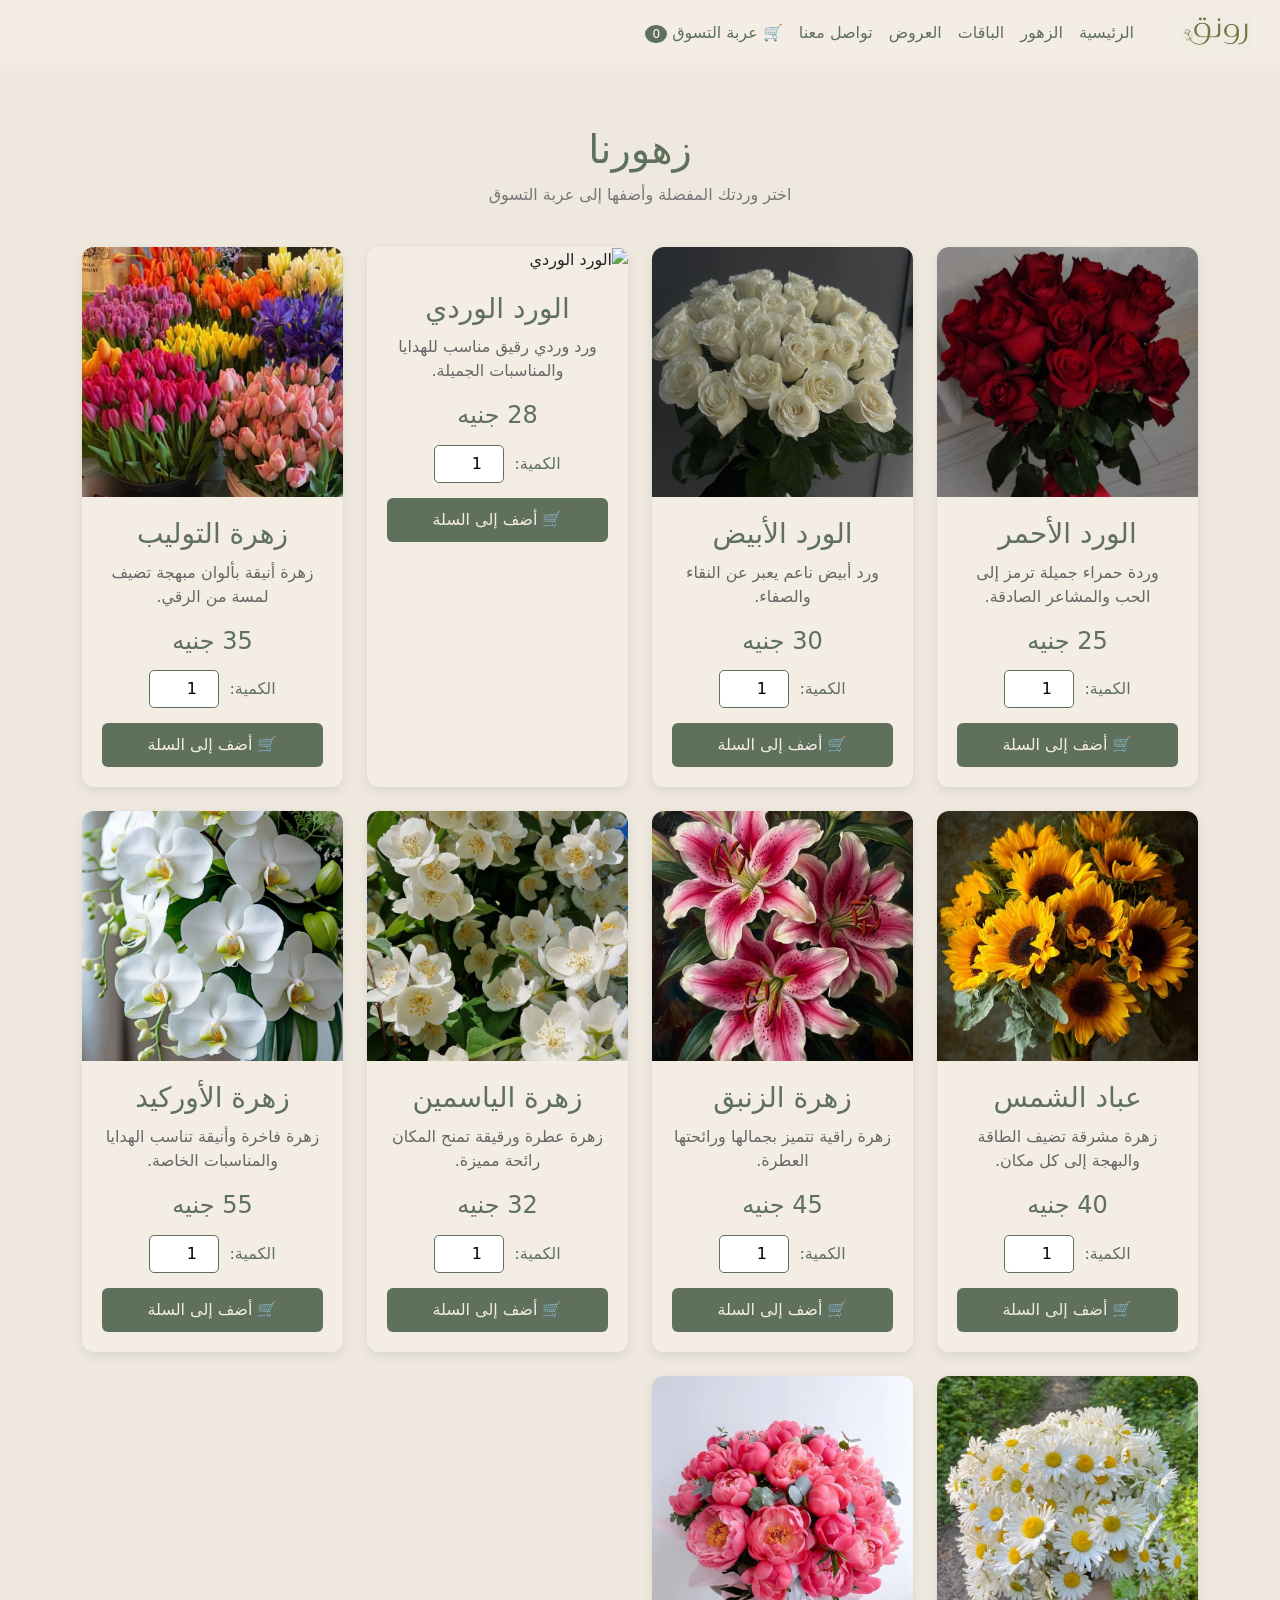
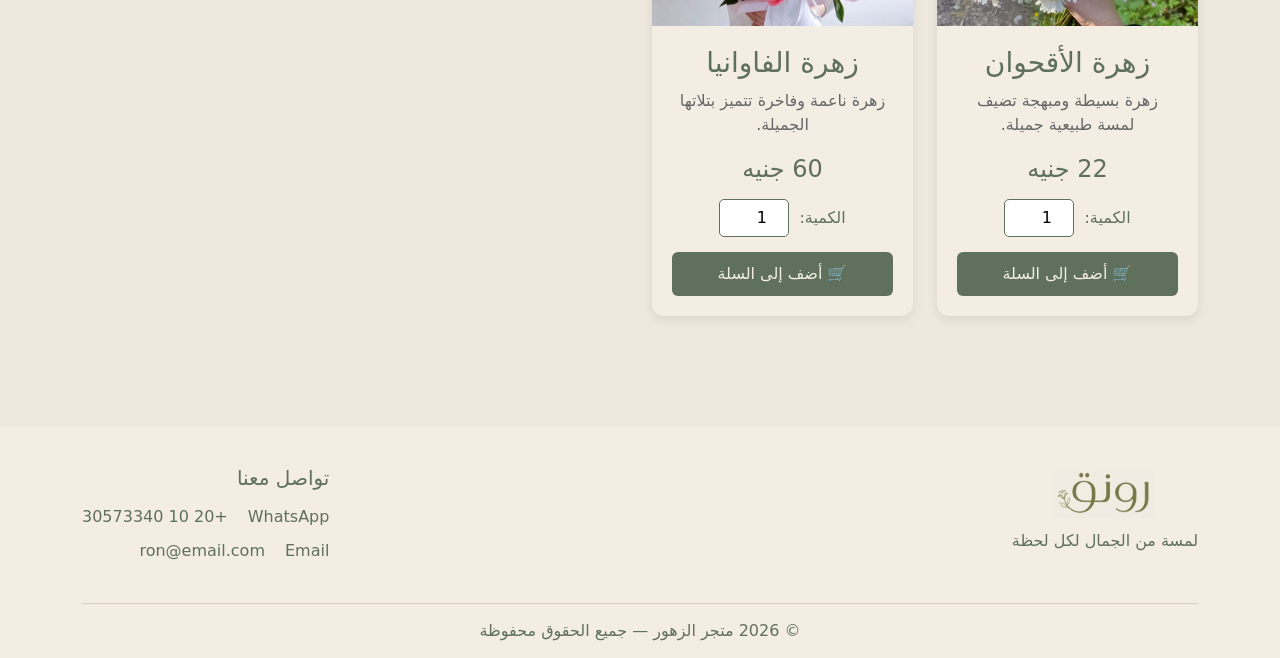
==== page1.html @ 192abf6d "Add files via upload" ====
<!DOCTYPE html>

<html lang="ar" dir="rtl">

<head>
    <meta charset="UTF-8">
    <meta name="viewport" content="width=device-width, initial-scale=1.0">
<title>رونق | الزهور</title>

<link rel="stylesheet" href="style.css">
<link rel="stylesheet" href="assets/css/bootstrap.min.css">

</head>

<body>

<!-- Navbar -->
<nav class="navbar navbar-expand-lg">
    <div class="container-fluid">

        <!-- Brand -->
        <a class="navbar-brand" href="index.html">
            <img src="images/logo.jpg" alt="رونق">
        </a>

        <!-- Mobile Button -->
        <button class="navbar-toggler"
            type="button"
            data-bs-toggle="collapse"
            data-bs-target="#navbarNav"
            aria-controls="navbarNav"
            aria-expanded="false"
            aria-label="فتح القائمة">

            <span class="navbar-toggler-icon"></span>
        </button>

        <!-- Links -->
        <div class="collapse navbar-collapse" id="navbarNav">

            <ul class="navbar-nav">

                <li class="nav-item">
                    <a class="nav-link" href="index.html">
                        الرئيسية
                    </a>
                </li>

                <li class="nav-item">
                    <a class="nav-link active" href="page1.html">
                        الزهور
                    </a>
                </li>

                <li class="nav-item">
                    <a class="nav-link" href="page2.html">
                        الباقات
                    </a>
                </li>

                <li class="nav-item">
                    <a class="nav-link" href="page3.html">
                        العروض
                    </a>
                </li>

                <li class="nav-item">
                    <a class="nav-link" href="connect.html">
                        تواصل معنا
                    </a>
                </li>

                <!-- Shopping Cart -->
                <li class="nav-item">
                    <a class="nav-link cart-link" href="cart.html">
                        🛒 عربة التسوق
                        <span id="cartCount" class="cart-count">0</span>
                    </a>
                </li>

            </ul>

        </div>

    </div>
</nav>


<!-- ================= FLOWERS ================= -->

<section class="flowers-section">

    <div class="container">

        <div class="section-title">
            <h1>زهورنا</h1>
            <p>اختر وردتك المفضلة وأضفها إلى عربة التسوق</p>
        </div>


        <div class="row g-4">


            <!-- Flower 1 -->
            <div class="col-lg-3 col-md-4 col-sm-6">
                <div class="flower-card">

                    <img src="images/f1.jpg" alt="الورد الأحمر">

                    <div class="flower-info">

                        <h3>الورد الأحمر</h3>

                        <p>
                            وردة حمراء جميلة ترمز إلى الحب والمشاعر الصادقة.
                        </p>

                        <h4>25 جنيه</h4>

                        <div class="quantity">
                            <label>الكمية:</label>
                            <input type="number"
                                min="1"
                                value="1"
                                id="quantity1">
                        </div>

                        <button class="add-cart"
                            onclick="addToCart('الورد الأحمر', 25, 'quantity1')">
                            🛒 أضف إلى السلة
                        </button>

                    </div>
                </div>
            </div>


            <!-- Flower 2 -->
            <div class="col-lg-3 col-md-4 col-sm-6">
                <div class="flower-card">

                    <img src="images/f2.jpg" alt="الورد الأبيض">

                    <div class="flower-info">

                        <h3>الورد الأبيض</h3>

                        <p>
                            ورد أبيض ناعم يعبر عن النقاء والصفاء.
                        </p>

                        <h4>30 جنيه</h4>

                        <div class="quantity">
                            <label>الكمية:</label>
                            <input type="number"
                                min="1"
                                value="1"
                                id="quantity2">
                        </div>

                        <button class="add-cart"
                            onclick="addToCart('الورد الأبيض', 30, 'quantity2')">
                            🛒 أضف إلى السلة
                        </button>

                    </div>
                </div>
            </div>


            <!-- Flower 3 -->
            <div class="col-lg-3 col-md-4 col-sm-6">
                <div class="flower-card">

                    <img src="images/F3.jpg" alt="الورد الوردي">

                    <div class="flower-info">

                        <h3>الورد الوردي</h3>

                        <p>
                            ورد وردي رقيق مناسب للهدايا والمناسبات الجميلة.
                        </p>

                        <h4>28 جنيه</h4>

                        <div class="quantity">
                            <label>الكمية:</label>
                            <input type="number"
                                min="1"
                                value="1"
                                id="quantity3">
                        </div>

                        <button class="add-cart"
                            onclick="addToCart('الورد الوردي', 28, 'quantity3')">
                            🛒 أضف إلى السلة
                        </button>

                    </div>
                </div>
            </div>


            <!-- Flower 4 -->
            <div class="col-lg-3 col-md-4 col-sm-6">
                <div class="flower-card">

                    <img src="images/f4.jpg" alt="التوليب">

                    <div class="flower-info">

                        <h3>زهرة التوليب</h3>

                        <p>
                            زهرة أنيقة بألوان مبهجة تضيف لمسة من الرقي.
                        </p>

                        <h4>35 جنيه</h4>

                        <div class="quantity">
                            <label>الكمية:</label>
                            <input type="number"
                                min="1"
                                value="1"
                                id="quantity4">
                        </div>

                        <button class="add-cart"
                            onclick="addToCart('زهرة التوليب', 35, 'quantity4')">
                            🛒 أضف إلى السلة
                        </button>

                    </div>
                </div>
            </div>


            <!-- Flower 5 -->
            <div class="col-lg-3 col-md-4 col-sm-6">
                <div class="flower-card">

                    <img src="images/f5.jpg" alt="عباد الشمس">

                    <div class="flower-info">

                        <h3>عباد الشمس</h3>

                        <p>
                            زهرة مشرقة تضيف الطاقة والبهجة إلى كل مكان.
                        </p>

                        <h4>40 جنيه</h4>

                        <div class="quantity">
                            <label>الكمية:</label>
                            <input type="number"
                                min="1"
                                value="1"
                                id="quantity5">
                        </div>

                        <button class="add-cart"
                            onclick="addToCart('عباد الشمس', 40, 'quantity5')">
                            🛒 أضف إلى السلة
                        </button>

                    </div>
                </div>
            </div>


            <!-- Flower 6 -->
            <div class="col-lg-3 col-md-4 col-sm-6">
                <div class="flower-card">

                    <img src="images/f6.jpg" alt="الزنبق">

                    <div class="flower-info">

                        <h3>زهرة الزنبق</h3>

                        <p>
                            زهرة راقية تتميز بجمالها ورائحتها العطرة.
                        </p>

                        <h4>45 جنيه</h4>

                        <div class="quantity">
                            <label>الكمية:</label>
                            <input type="number"
                                min="1"
                                value="1"
                                id="quantity6">
                        </div>

                        <button class="add-cart"
                            onclick="addToCart('زهرة الزنبق', 45, 'quantity6')">
                            🛒 أضف إلى السلة
                        </button>

                    </div>
                </div>
            </div>


            <!-- Flower 7 -->
            <div class="col-lg-3 col-md-4 col-sm-6">
                <div class="flower-card">

                    <img src="images/f7.jpg" alt="الياسمين">

                    <div class="flower-info">

                        <h3>زهرة الياسمين</h3>

                        <p>
                            زهرة عطرة ورقيقة تمنح المكان رائحة مميزة.
                        </p>

                        <h4>32 جنيه</h4>

                        <div class="quantity">
                            <label>الكمية:</label>
                            <input type="number"
                                min="1"
                                value="1"
                                id="quantity7">
                        </div>

                        <button class="add-cart"
                            onclick="addToCart('زهرة الياسمين', 32, 'quantity7')">
                            🛒 أضف إلى السلة
                        </button>

                    </div>
                </div>
            </div>


            <!-- Flower 8 -->
            <div class="col-lg-3 col-md-4 col-sm-6">
                <div class="flower-card">

                    <img src="images/f8.jpg" alt="الأوركيد">

                    <div class="flower-info">

                        <h3>زهرة الأوركيد</h3>

                        <p>
                            زهرة فاخرة وأنيقة تناسب الهدايا والمناسبات الخاصة.
                        </p>

                        <h4>55 جنيه</h4>

                        <div class="quantity">
                            <label>الكمية:</label>
                            <input type="number"
                                min="1"
                                value="1"
                                id="quantity8">
                        </div>

                        <button class="add-cart"
                            onclick="addToCart('زهرة الأوركيد', 55, 'quantity8')">
                            🛒 أضف إلى السلة
                        </button>

                    </div>
                </div>
            </div>


            <!-- Flower 9 -->
            <div class="col-lg-3 col-md-4 col-sm-6">
                <div class="flower-card">

                    <img src="images/f9.jpg" alt="الأقحوان">

                    <div class="flower-info">

                        <h3>زهرة الأقحوان</h3>

                        <p>
                            زهرة بسيطة ومبهجة تضيف لمسة طبيعية جميلة.
                        </p>

                        <h4>22 جنيه</h4>

                        <div class="quantity">
                            <label>الكمية:</label>
                            <input type="number"
                                min="1"
                                value="1"
                                id="quantity9">
                        </div>

                        <button class="add-cart"
                            onclick="addToCart('زهرة الأقحوان', 22, 'quantity9')">
                            🛒 أضف إلى السلة
                        </button>

                    </div>
                </div>
            </div>


            <!-- Flower 10 -->
            <div class="col-lg-3 col-md-4 col-sm-6">
                <div class="flower-card">

                    <img src="images/f10.jpg" alt="الفاوانيا">

                    <div class="flower-info">

                        <h3>زهرة الفاوانيا</h3>

                        <p>
                            زهرة ناعمة وفاخرة تتميز بتلاتها الجميلة.
                        </p>

                        <h4>60 جنيه</h4>

                        <div class="quantity">
                            <label>الكمية:</label>
                            <input type="number"
                                min="1"
                                value="1"
                                id="quantity10">
                        </div>

                        <button class="add-cart"
                            onclick="addToCart('زهرة الفاوانيا', 60, 'quantity10')">
                            🛒 أضف إلى السلة
                        </button>

                    </div>
                </div>
            </div>


        </div>

    </div>

</section>


<!-- ================= FOOTER ================= -->

<footer class="footer">

    <div class="container">

        <div class="footer-content">

            <div class="footer-brand">

                <img src="images/logo.jpg" alt="شعار متجر الزهور">

                <p>
                    لمسة من الجمال لكل لحظة
                </p>

            </div>

            <div class="footer-contact">

                <h5>تواصل معنا</h5>

                <a href="https://wa.me/201030573340"
                    target="_blank"
                    class="footer-link">

                    <span>WhatsApp</span>
                    <span>+20 10 30573340</span>

                </a>
                <a href="mailto:your@email.com" class="footer-link">
                    <span>Email</span>
                    <span>ron@email.com</span>

                 </a>


            </div>

        </div>

        <div class="footer-bottom">

            <p>
                © 2026 متجر الزهور — جميع الحقوق محفوظة
            </p>

        </div>

    </div>

</footer>


<script>

    // Get cart from localStorage
    let cart = JSON.parse(localStorage.getItem("cart")) || [];

    updateCartCount();


    function addToCart(name, price, quantityId) {

        let quantity = parseInt(
            document.getElementById(quantityId).value
        );

        if (quantity < 1 || isNaN(quantity)) {
            quantity = 1;
        }

        let existingProduct = cart.find(
            item => item.name === name
        );

        if (existingProduct) {

            existingProduct.quantity += quantity;

        } else {

            cart.push({
                name: name,
                price: price,
                quantity: quantity
            });

        }

        localStorage.setItem(
            "cart",
            JSON.stringify(cart)
        );

        updateCartCount();

        alert("تمت إضافة الزهرة إلى عربة التسوق 🌸");
    }


    function updateCartCount() {

        let count = cart.reduce(
            (total, item) => total + item.quantity,
            0
        );

        document.getElementById("cartCount").textContent = count;
    }

</script>


<script src="assets/js/bootstrap.bundle.min.js"></script>
</body>

</html>
---- style.css ----
body {
    background-color: #EEE8DE !important;
}
/* Navbar */

.navbar {
    background-color: #F3EDE4 !important;
    padding-top: 5px !important;
    padding-bottom: 5px !important;
}

/* Logo */

.navbar .navbar-brand img {
    width: 70px;
    height: 45px;
    object-fit: contain;
}

/* Navbar text */

.navbar .nav-link {
    color: #5F705C !important;
    padding-top: 5px !important;
    padding-bottom: 5px !important;
}

/* Active link */

.navbar .nav-link.active {
    color: #5F705C !important;
}

/* Hover effect */

.navbar .nav-link:hover {
    color: #5F705C !important;
}

/* Mobile menu icon */

.navbar .navbar-toggler {
    border-color: #5F705C;
}

/* Slider */
/* card start */
/* Cards */

.card {
    border: none;
    border-radius: 12px;
    overflow: hidden;
    background-color: #F3EDE4;
    transition: 0.3s;
}

.card:hover {
    transform: translateY(-5px);
    box-shadow: 0 8px 20px rgba(95, 112, 92, 0.15);
}
.text-center h2,
.text-center p {
    color: #5F705C !important;
}

.card-img-top {
    width: 100%;
    height: 250px;
    object-fit: contain;
}

.card-title {
    color: #5F705C !important;
    font-weight: bold;
}

.card-text {
    color: #343434 !important;
    line-height: 1.7;
}

.card-btn {
    display: inline-block;
    color: #6B7D68;
    background-color: transparent;
    border: 1px solid #5F705C;
    padding: 10px 20px;
    border-radius: 5px;
    transition: 0.3s;
    text-decoration: none;
}

.card-btn:hover {
    background-color: #5F705C;
    color: #F3EDE4;
}
/* card end */
/* ================= ABOUT US ================= */

#about {
    padding-top: 30px;
    padding-bottom: 50px;
}

#about h1 {
    color: #5F705C;
}

#about h2 {
    color: #5F705C;
}

#about .text-secondary {
    color: #5F705C !important;
    line-height: 1.8;
}

#about img {
    width: 100%;
    height: 400px;
    object-fit: cover;
}


/* About Button */

.about-btn {
    display: inline-block;
    margin-top: 10px;
    padding: 10px 22px;
    color: #5F705C;
    border: 1px solid #5F705C;
    border-radius: 5px;
    text-decoration: none;
    transition: 0.3s;
}

.about-btn:hover {
    background-color: #5F705C;
    color: #F3EDE4;
}


/* ================= FOOTER ================= */

.footer {
    background-color: #F3EDE4;
    padding: 40px 0 15px;
    margin-top: 50px;
}

.footer-content {
    display: flex;
    justify-content: space-between;
    align-items: center;
    gap: 40px;
}


/* Logo */

.footer-brand {
    text-align: center;
}

.footer-brand img {
    width: 100px;
    height: auto;
    object-fit: contain;
}

.footer-brand p {
    color: #5F705C;
    margin-top: 10px;
}


/* Contact */

.footer-contact h5 {
    color: #5F705C;
    margin-bottom: 15px;
}

.footer-link {
    display: flex;
    gap: 20px;
    margin-bottom: 10px;
    color: #5F705C;
    text-decoration: none;
    transition: 0.3s;
}

.footer-link:hover {
    color: #3F4F3C;
}


/* Copyright */

.footer-bottom {
    border-top: 1px solid #D8D0C4;
    margin-top: 30px;
    padding-top: 15px;
    text-align: center;
}

.footer-bottom p {
    color: #5F705C;
    margin: 0;
}


/* ================= RESPONSIVE ================= */

@media (max-width: 768px) {

    .footer-content {
        flex-direction: column;
        text-align: center;
    }

    .footer-link {
        justify-content: center;
    }

}
/* ================= CONTACT US ================= */

.contact-section {
    padding-top: 50px;
    padding-bottom: 70px;
}


/* Section Header */

.contact-section h1 {
    color: #5F705C;
}

.contact-section .text-center p {
    color: #343434;
}


/* Contact Image */

.contact-image {
    width: 100%;
    height: 100%;
    object-fit: cover;
    border-radius: 15px;
}


/* Contact Information */

.contact-info {
    padding: 20px;
}

.contact-info h2 {
    color: #5F705C;
}

.contact-text {
    color: #343434;
    line-height: 1.9;
    margin-bottom: 30px;
}


/* Contact Items */

.contact-item {
    display: flex;
    align-items: center;
    gap: 20px;
    padding: 15px;
    margin-bottom: 15px;
    background-color: #F3EDE4;
    border-radius: 10px;
    text-decoration: none;
    transition: 0.3s;
}

.contact-item:hover {
    transform: translateX(-5px);
    background-color: #D8A7A7;
}


/* Contact Icon */

.contact-icon {
    width: 50px;
    height: 50px;
    display: flex;
    align-items: center;
    justify-content: center;
    background-color: #6B7D68;
    color: #F3EDE4;
    border-radius: 50%;
    font-weight: bold;
}


/* Contact Item Text */

.contact-item h5 {
    color: #5F705C;
    margin: 0 0 5px;
}

.contact-item p {
    color: #343434;
    margin: 0;
}


/* ================= RESPONSIVE ================= */

@media (max-width: 768px) {

    .contact-section {
        padding-top: 30px;
        padding-bottom: 40px;
    }

    .contact-image {
        height: 300px;
    }

    .contact-info {
        padding: 10px;
    }

}
/* ================= FLOWERS ================= */

.flowers-section {
padding: 60px 0;
}

.section-title {
text-align: center;
margin-bottom: 40px;
}

.section-title h1 {
color: #5F705C;
margin-bottom: 10px;
}

.section-title p {
color: #777;
}

/* Flower Card */

.flower-card {
background-color: #F3EDE4;
border-radius: 12px;
overflow: hidden;
height: 100%;
box-shadow: 0 4px 12px rgba(0,0,0,0.08);
transition: 0.3s;
}

.flower-card:hover {
transform: translateY(-5px);
}

.flower-card img {
width: 100%;
height: 250px;
object-fit: cover;
}

.flower-info {
padding: 20px;
text-align: center;
}

.flower-info h3 {
color: #5F705C;
margin-bottom: 10px;
}

.flower-info p {
color: #666;
min-height: 50px;
}

.flower-info h4 {
color: #5F705C;
margin: 15px 0;
}

/* Quantity */

.quantity {
margin-bottom: 15px;
}

.quantity label {
color: #5F705C;
margin-left: 5px;
}

.quantity input {
width: 70px;
padding: 6px;
border: 1px solid #5F705C;
border-radius: 5px;
text-align: center;
}

/* Add Cart Button */

.add-cart {
width: 100%;
padding: 10px;
border: none;
border-radius: 6px;
background-color: #5F705C;
color: #F3EDE4;
cursor: pointer;
transition: 0.3s;
}

.add-cart:hover {
background-color: #4d5d4a;
}

/* Cart Counter */

.cart-count {
background-color: #5F705C;
color: white;
border-radius: 50%;
padding: 2px 7px;
font-size: 12px;
}

/* ================= CART ================= */

.cart-section {
padding: 60px 0;
}

.cart-item {
background-color: #F3EDE4;
margin-bottom: 15px;
padding: 20px;
border-radius: 10px;

display: flex;
align-items: center;
justify-content: space-between;

gap: 20px;


}

.cart-item h3 {
color: #5F705C;
}

.cart-item p {
margin: 0;
color: #777;
}

/* Cart Quantity */

.cart-quantity {
display: flex;
align-items: center;
gap: 10px;
}

.cart-quantity button {
width: 32px;
height: 32px;
border: none;
border-radius: 5px;
background-color: #5F705C;
color: white;
}

.cart-quantity span {
font-weight: bold;
}

/* Remove */

.remove-btn {
border: none;
background-color: #b85c5c;
color: white;
padding: 7px 15px;
border-radius: 5px;
}

/* Total */

.cart-total {
text-align: left;
margin-top: 30px;
color: #5F705C;
}

/* Payment */

.payment-box {
background-color: #F3EDE4;
padding: 30px;
border-radius: 12px;
margin-top: 30px;
}

.payment-box h3 {
color: #5F705C;
margin-bottom: 20px;
}

.payment-option {
margin: 15px 0;
}

.payment-option label {
cursor: pointer;
color: #555;
}

/* Visa */

.visa-form {
margin-top: 20px;
}

.visa-form input {
margin-bottom: 12px;
}

/* Checkout */

.checkout-btn {
width: 100%;
margin-top: 20px;
padding: 12px;
border: none;
border-radius: 6px;
background-color: #5F705C;
color: white;
font-size: 17px;
}

/* Empty Cart */

.empty-cart {
text-align: center;
padding: 50px;
}

.empty-cart h3 {
color: #5F705C;
}

.empty-cart a {
display: inline-block;
margin-top: 15px;
background-color: #5F705C;
color: white;
padding: 10px 25px;
border-radius: 6px;
text-decoration: none;
}

/* Mobile */

@media (max-width: 768px) {


.cart-item {
    flex-direction: column;
    text-align: center;
}

.cart-total {
    text-align: center;
}

}
/* ================= CART SUMMARY ================= */

.cart-summary {
background-color: #F3EDE4;
padding: 25px;
border-radius: 12px;
margin-top: 30px;
box-shadow: 0 4px 12px rgba(0, 0, 0, 0.06);
}

.cart-summary h3 {
color: #5F705C;
margin-bottom: 20px;
}

.summary-row {
display: flex;
justify-content: space-between;
align-items: center;
padding: 10px 0;
color: #555;
}

.summary-row strong {
color: #5F705C;
}

.total-row {
font-size: 20px;
font-weight: bold;
}

/* ================= CHECKOUT BOX ================= */

.checkout-box {
background-color: #F3EDE4;
padding: 30px;
border-radius: 12px;
margin-top: 30px;
}

.checkout-box h3 {
color: #5F705C;
margin-bottom: 25px;
}

.checkout-box label {
display: block;
color: #5F705C;
margin-bottom: 7px;
font-weight: 500;
}

.checkout-box input,
.checkout-box textarea,
.visa-form input {
border: 1px solid #D8D0C4;
background-color: #EEE8DE;
border-radius: 6px;
padding: 10px;
}

.checkout-box input:focus,
.checkout-box textarea:focus,
.visa-form input:focus {
border-color: #5F705C;
box-shadow: 0 0 0 0.15rem rgba(95, 112, 92, 0.15);
outline: none;
}

/* ================= PAYMENT ================= */

.payment-box {
background-color: #F3EDE4;
padding: 30px;
border-radius: 12px;
margin-top: 30px;
}

.payment-box h3 {
color: #5F705C;
margin-bottom: 20px;
}

.payment-option {
background-color: #EEE8DE;
padding: 15px;
border-radius: 8px;
margin-bottom: 12px;
border: 1px solid #D8D0C4;
}

.payment-option label {
color: #555;
cursor: pointer;
width: 100%;
}

.payment-option input {
accent-color: #5F705C;
margin-left: 8px;
}

/* ================= VISA FORM ================= */

.visa-form {
background-color: #EEE8DE;
padding: 25px;
border-radius: 10px;
margin-top: 20px;
border: 1px solid #D8D0C4;
}

.visa-form h4 {
color: #5F705C;
margin-bottom: 20px;
}

.visa-form label {
display: block;
color: #5F705C;
margin-bottom: 7px;
}

.visa-form input {
width: 100%;
margin-bottom: 15px;
}

.visa-note {
color: #777;
font-size: 14px;
margin-top: 20px;
}

/* ================= CHECKOUT BUTTON ================= */

.checkout-btn {
width: 100%;
margin-top: 25px;
padding: 13px;
border: none;
border-radius: 7px;
background-color: #5F705C;
color: #F3EDE4;
font-size: 17px;
cursor: pointer;
transition: 0.3s;
}

.checkout-btn:hover {
background-color: #4d5d4a;
}

/* ================= CART ITEM ================= */

.cart-item {
background-color: #F3EDE4;
margin-bottom: 15px;
padding: 20px;
border-radius: 10px;

display: flex;
align-items: center;
justify-content: space-between;

gap: 20px;

box-shadow: 0 3px 10px rgba(0, 0, 0, 0.05);


}

.cart-product {
flex: 1;
}

.cart-product h3 {
color: #5F705C;
margin-bottom: 8px;
}

.cart-product p {
color: #777;
margin: 0;
}

.cart-item-price {
color: #5F705C;
min-width: 100px;
text-align: center;
}

/* ================= QUANTITY ================= */

.cart-quantity {
display: flex;
align-items: center;
gap: 10px;
}

.cart-quantity button {
width: 32px;
height: 32px;
border: none;
border-radius: 5px;
background-color: #5F705C;
color: white;
cursor: pointer;
}

.cart-quantity button:hover {
background-color: #4d5d4a;
}

.cart-quantity span {
min-width: 25px;
text-align: center;
font-weight: bold;
color: #555;
}

/* ================= REMOVE BUTTON ================= */

.remove-btn {
border: none;
background-color: #b85c5c;
color: white;
padding: 7px 15px;
border-radius: 5px;
cursor: pointer;
}

.remove-btn:hover {
background-color: #9f4d4d;
}

/* ================= EMPTY CART ================= */

.empty-cart {
background-color: #F3EDE4;
text-align: center;
padding: 50px 20px;
border-radius: 12px;
}

.empty-cart h3 {
color: #5F705C;
}

.empty-cart p {
color: #777;
}

.empty-cart a {
display: inline-block;
margin-top: 15px;
background-color: #5F705C;
color: white;
padding: 10px 25px;
border-radius: 6px;
text-decoration: none;
}

/* ================= CART RESPONSIVE ================= */

@media (max-width: 768px) {

.cart-item {
    flex-direction: column;
    text-align: center;
}

.cart-product {
    width: 100%;
}

.cart-quantity {
    justify-content: center;
}

.cart-item-price {
    width: 100%;
}

.remove-btn {
    width: 100%;
}

.cart-summary,
.checkout-box,
.payment-box {
    padding: 20px;
}

}


/* =========================
   Thank You Page
========================= */

.thank-you-section {
    min-height: 100vh;
    background-color: #EEE8DE;

    display: flex;
    justify-content: center;
    align-items: center;

    padding: 30px 20px;
}

.thank-you-card {
    width: 100%;
    max-width: 620px;

    background-color: #F3EDE4;

    text-align: center;

    padding: 50px 40px;

    border-radius: 20px;

    box-shadow: 0 8px 30px rgba(95, 112, 92, 0.15);
}


/* Logo */

.thank-you-logo img {
    width: 90px;
    height: 60px;

    object-fit: contain;

    margin-bottom: 10px;
}


/* Flower */

.thank-you-icon {
    font-size: 55px;

    margin-bottom: 15px;
}


/* Main Title */

.thank-you-card h1 {
    color: #5F705C;

    font-size: 42px;

    font-weight: 600;

    margin-bottom: 12px;
}


/* Subtitle */

.thank-you-card h3 {
    color: #5F705C;

    font-size: 23px;

    margin-bottom: 20px;
}


/* Paragraph */

.thank-you-card p {
    color: #5F705C;

    font-size: 17px;

    line-height: 2;

    margin-bottom: 25px;
}

.thank-you-card p strong {
    font-weight: 600;
}


/* WhatsApp Message */

.order-message {
    display: flex;

    align-items: center;

    justify-content: center;

    gap: 15px;

    background-color: #EEE8DE;

    padding: 15px 20px;

    border-radius: 12px;

    margin: 25px auto;

    max-width: 420px;

    color: #5F705C;
}

.order-message span {
    font-size: 30px;
}

.order-message div {
    display: flex;

    flex-direction: column;

    text-align: right;
}

.order-message strong {
    font-size: 17px;

    margin-bottom: 3px;
}

.order-message small {
    font-size: 14px;
}


/* Home Button */

.thank-you-btn {
    display: inline-block;

    background-color: #5F705C;

    color: #F3EDE4;

    text-decoration: none;

    padding: 12px 30px;

    border-radius: 7px;

    font-size: 16px;

    transition: 0.3s;
}

.thank-you-btn:hover {
    background-color: transparent;

    color: #5F705C;

    border: 1px solid #5F705C;
}


/* =========================
   Responsive
========================= */

@media (max-width: 576px) {

    .thank-you-card {
        padding: 40px 20px;
    }

    .thank-you-card h1 {
        font-size: 32px;
    }

    .thank-you-card h3 {
        font-size: 20px;
    }

    .thank-you-card p {
        font-size: 15px;
    }

    .thank-you-btn {
        width: 100%;
    }

}
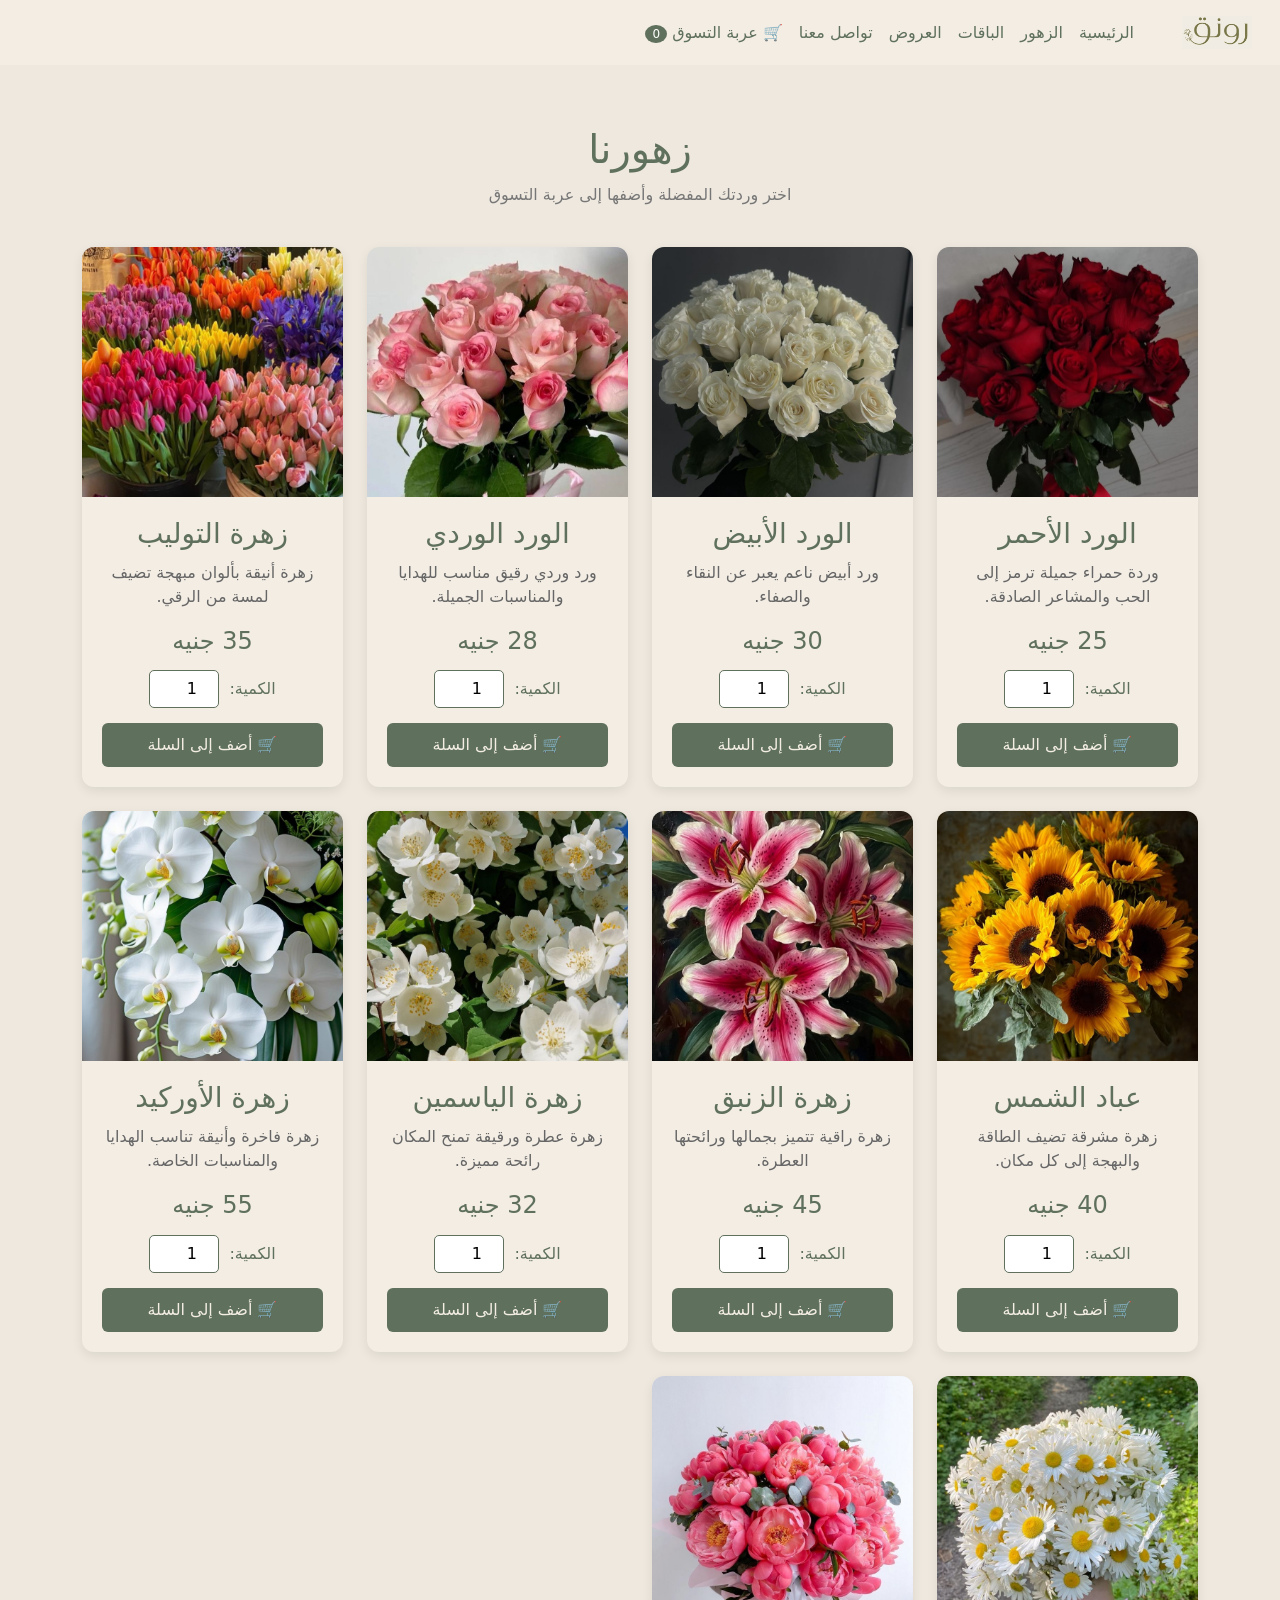
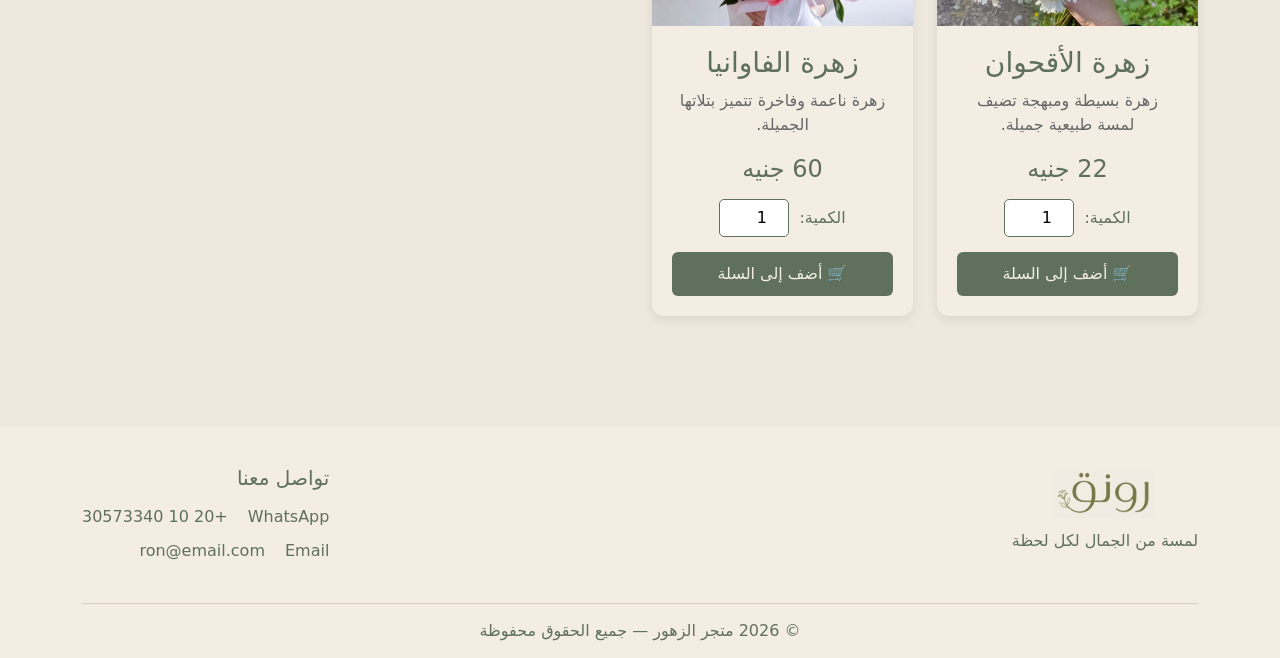
==== commit 8b39c99e: "correct image" ====
--- a/page1.html
+++ b/page1.html
@@ -173,7 +173,7 @@
             <div class="col-lg-3 col-md-4 col-sm-6">
                 <div class="flower-card">
 
-                    <img src="images/F3.jpg" alt="الورد الوردي">
+                    <img src="images/f3.jpg" alt="الورد الوردي">
 
                     <div class="flower-info">
 
